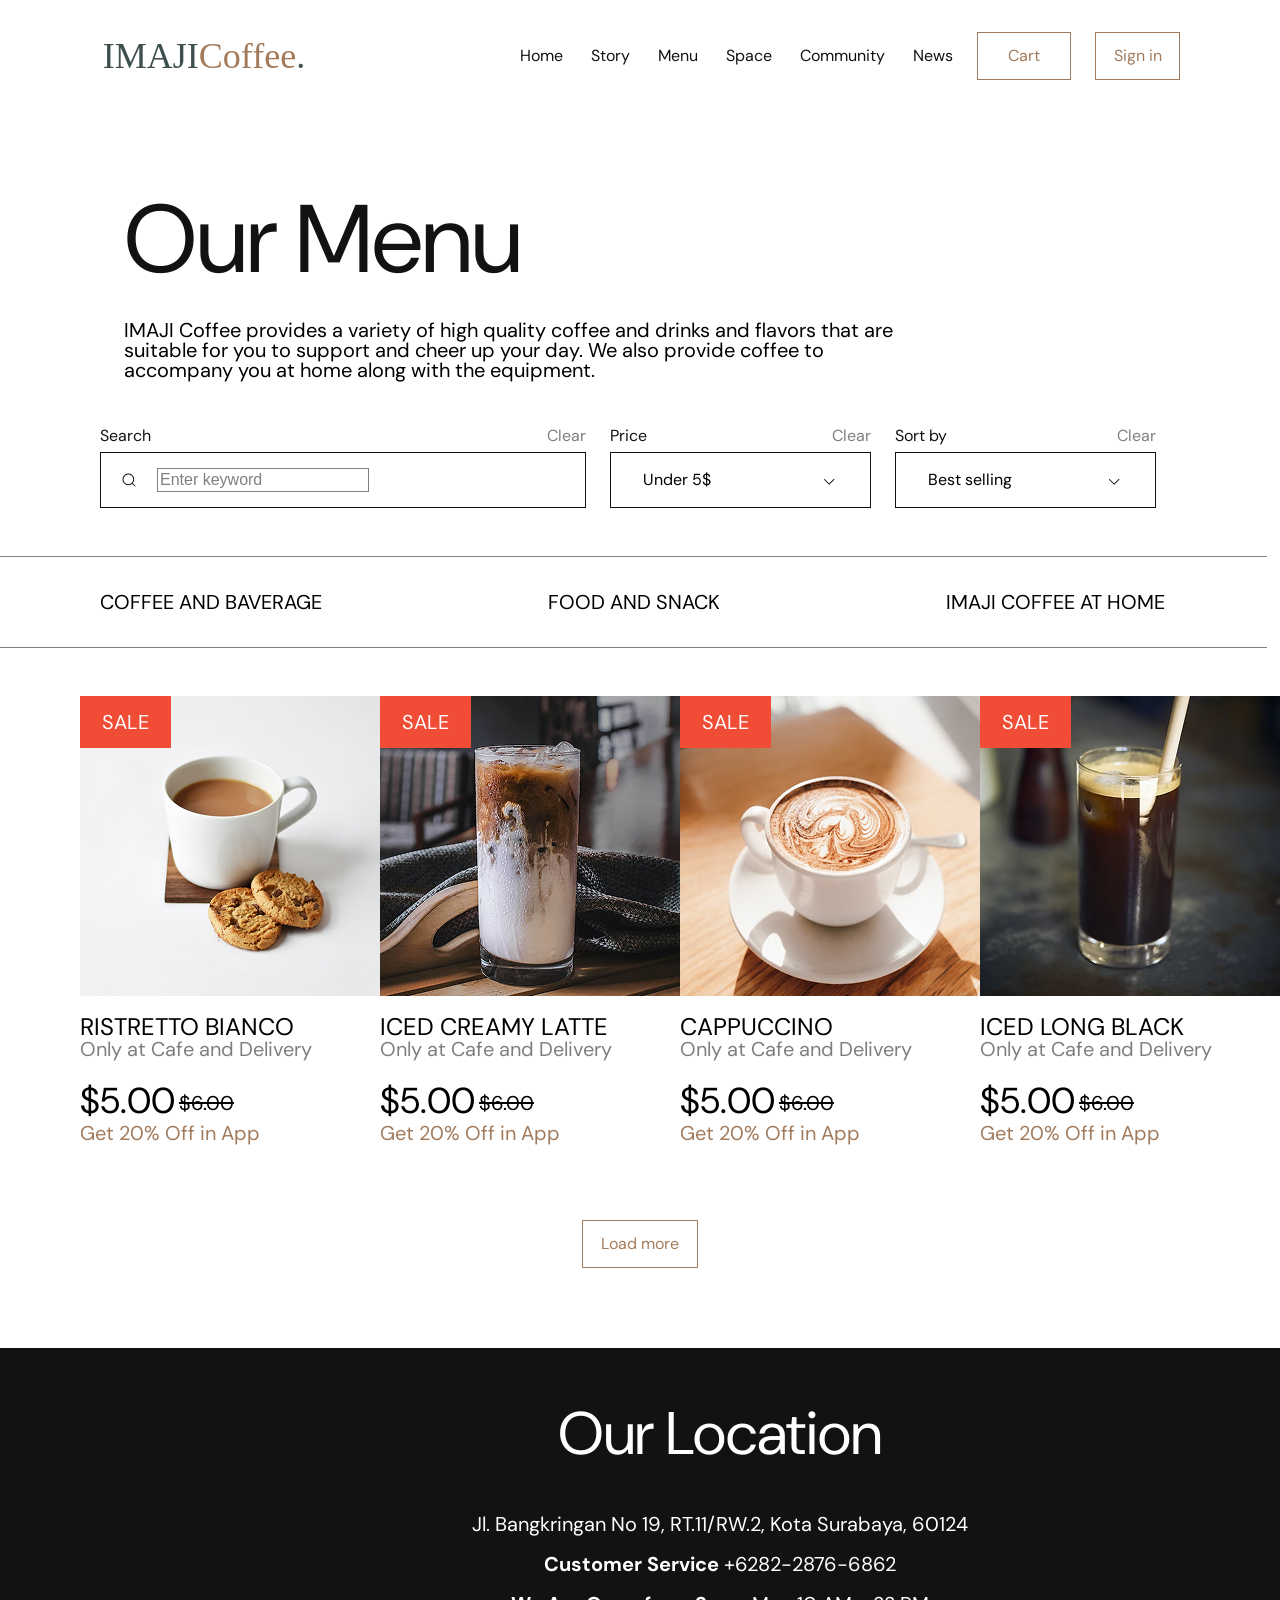
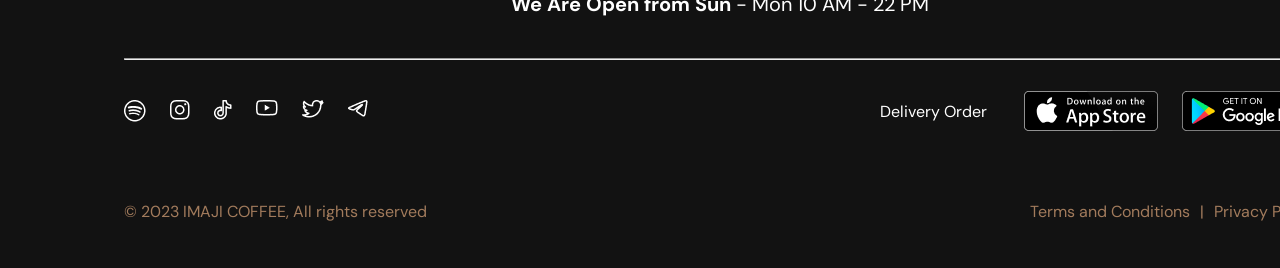
==== coffee_sh/index.html @ 8c34b79d "Added styles" ====
<!DOCTYPE html>
<html lang="en">
<head>
    <title>IMAJI Coffee</title>
    <meta charset="UTF-8">
    <meta name="viewport" content="width=device-width, initial-scale=1.0">
    <link rel="stylesheet" href="./style.css">
    <link rel="preconnect" href="https://fonts.googleapis.com">
    <link rel="preconnect" href="https://fonts.gstatic.com" crossorigin>
    <link href="https://fonts.googleapis.com/css2?family=DM+Sans:ital,opsz,wght@0,9..40,100..1000;1,9..40,100..1000&display=swap" rel="stylesheet">
</head>
<body>
    <nav class="container">
        <div class="logo">
            <span class="imaji">IMAJI</span><span class="coffee">Coffee</span><span class="dot">.</span>     
        </div>
        <div class="nav-menu">
            <ul class="ul-menu">
                <li><a href="">Home</a></li>
                <li><a href="">Story</a></li>
                <li><a href="">Menu</a></li>
                <li><a href="">Space</a></li>
                <li><a href="">Community</a></li>
                <li><a href="">News</a></li>
            </ul>
            <div class="cash_box">
                <div class="cash_box_cart"><a href="">Cart</a></div>
                <div class="sign_in_box"><a href="">Sign in</a></div>
            </div>
        </div>
        
    </nav>
    <header class="container">
        <section class="title_paragraph">
            <h1>Our Menu</h1>
            <p>IMAJI Coffee provides a variety of high quality coffee and drinks and flavors that are suitable for you to support and cheer up your day. We also provide coffee to accompany you at home along with the equipment.</p>
        </section>
    </header>
    <section class="container">
        <div class="content_filter">
            <div class="filter_item">
                <div class="label_search">
                    <div>Search</div>
                    <div class="clear_button_filter">Clear</div>
                </div>
                <div class="search_box">
                    <img class="search_icon" src="./icons/search.png" alt="search icon">
                    <input type="text" value="Enter keyword">
                </div>
            </div>
            <div class="dropdown">
                <div class="label_search">
                    <div>Price</div>
                    <div class="clear_button_filter">Clear</div>
                </div>
                <div class="button_sort">
                    <div class="dropdown-btn">Under 5$ </div>
                    <div><img class="angle-down" src="./icons/angle-down.png" alt="angle-down"></div>
                </div>
            </div>
            <div class="dropdown">
                <div class="label_search">
                    <div>Sort by</div>
                    <div class="clear_button_filter">Clear</div>
                </div>
                <div class="button_sort">
                    <div class="dropdown-btn">Best selling</div>
                    <div><img class="angle-down" src="./icons/angle-down.png" alt="angle-down"></div>
                </div>
        </div>
    </section>
    <section class="container">
        <div class="products_list">
            <section class="tabs_section">
                <div class="tab_section">
                    <div class="tab_item">
                        <p>COFFEE AND BAVERAGE</p>
                    </div>
                </div>
                <div class="tab_section">
                    <div class="tab_item">
                        <p>FOOD AND SNACK</p>
                    </div>
                </div>
                <div class="tab_section">
                    <div class="tab_item">
                        <p>IMAJI COFFEE AT HOME</p>
                    </div>
                </div>
            </section>
            <section class="article_list">
                <article class="product_card">
                    
                    <div class="product_image">
                        <div class="sale_icon">
                            <span class="sale">Sale</span>
                        </div>
                        <img src="./icons/Ristretto Bianco.jpg" alt="product_image Ristretto Bianco">
                    </div>
                    <div class="product_name">
                        <p class="item_name">Ristretto Bianco</p>
                        <p class="item_descr">Only at Cafe and Delivery</p>
                    </div>
                    <div class="product_price">
                        <div class="price_box">
                            <div class="product_price_number">
                                <span class="price">$5.00</span>
                            </div>
                            <div class="product_price_discount">
                                <span class="previous_price">$6.00</span>
                            </div>
                        </div>
                        <div class="promo">
                            <p class="price_promo">Get 20% Off in App</p>
                        </div>
                    </div>
                </article>
                <article class="product_card">
                    <div class="product_image">
                        <div class="sale_icon">
                            <span class="sale">Sale</span>
                        </div>
                        <img src="./icons/Iced creamy latte.jpg" alt="product_image Iced creamy latte">
                    </div>
                    <div class="product_name">
                        <p class="item_name">Iced creamy latte</p>
                        <p class="item_descr">Only at Cafe and Delivery</p>
                    </div>
                    <div class="product_price">
                        <div class="price_box">
                            <div class="product_price_number">
                                <span class="price">$5.00</span>
                            </div>
                            <div class="product_price_discount">
                                <span class="previous_price">$6.00</span>
                            </div>
                        </div>
                        <div class="promo">
                            <p class="price_promo">Get 20% Off in App</p>
                        </div>
                    </div>
                </article>
                <article class="product_card">
                    <div class="product_image">
                        <div class="sale_icon">
                            <span class="sale">Sale</span>
                        </div>
                        <img src="./icons/CAPPUCCINO.png" alt="product_image CAPPUCCINO">
                    </div>
                    <div class="product_name">
                        <p class="item_name">CAPPUCCINO</p>
                        <p class="item_descr">Only at Cafe and Delivery</p>
                    </div>
                    <div class="product_price">
                        <div class="price_box">
                            <div class="product_price_number">
                                <span class="price">$5.00</span>
                            </div>
                            <div class="product_price_discount">
                                <span class="previous_price">$6.00</span>
                            </div>
                        </div>
                        <div class="promo">
                            <p class="price_promo">Get 20% Off in App</p>
                        </div>
                    </div>
                </article>
                <article class="product_card">
                    <div class="product_image">
                        <div class="sale_icon">
                            <span class="sale">Sale</span>
                        </div>
                        <img src="./icons/iced LONG BLACK.png" alt="product_image iced LONG BLACK">
                    </div>
                    <div class="product_name">
                        <p class="item_name">iced LONG BLACK</p>
                        <p class="item_descr">Only at Cafe and Delivery</p>
                    </div>
                    <div class="product_price">
                        <div class="price_box">
                            <div class="product_price_number">
                                <span class="price">$5.00</span>
                            </div>
                            <div class="product_price_discount">
                                <span class="previous_price">$6.00</span>
                            </div>
                        </div>
                        <div class="promo">
                            <p class="price_promo">Get 20% Off in App</p>
                        </div>
                    </div>
                </article>
            </section>
            <section class="load_more_product">
                <div class="load_more">
                    <span>Load more</span>
                </div>
            </section>
        </div>
    </section>
    <footer>
        <section class="container">
            <div class="footer_content">
                <div class="footer_text">
                    <h3>Our Location</h3>
                    <div class="our_location">
                        <p class="footer_text_inf">Jl. Bangkringan No 19, RT.11/RW.2, Kota Surabaya, 60124</p>
                        <p class="footer_text_inf"><span class="footer_bold">Customer Service</span> +6282-2876-6862</p>
                        <p class="footer_text_inf"><span class="footer_bold">We Are Open from Sun</span> - Mon 10 AM - 22 PM</p>
                    </div>
                </div>
                <hr>
                <div class="social_media_BOX">
                    <div class="social_media">
                        <div class="social_media_icon">
                            <a href="">
                                <img src="./icons/spotify.png" alt="spotify">
                            </a>
                        </div>
                        <div class="social_media_icon">
                            <a href="">
                                <img src="./icons/instagram.png" alt="instagram">
                            </a>
                        </div>                      
                        <div class="social_media_icon">
                            <a href="">
                                <img src="./icons/tiktok.png" alt="tiktok">
                            </a>
                        </div>                       
                        <div class="social_media_icon">
                            <a href="">
                                <img src="./icons/youtube.png" alt="youtube">
                            </a>
                        </div>                       
                        <div class="social_media_icon">
                            <a href="">
                                <img src="./icons/twitter.png" alt="twitter">
                            </a>
                        </div>                
                        <div class="social_media_icon">
                            <a href="">
                                <img src="./icons/telegram.png" alt="telegram">
                            </a>
                        </div>                       
                    </div>
                    <div class="delivery_box">
                        <div class="develery_box_info">
                            <div>Delivery Order</div>
                            <div class="apps_store">
                                <a href="">
                                    <img src="./icons/download-on-the-app-store-apple-4.png" alt="download on the app store apple">
                                </a>
                            </div>
                            <div class="apps_store">
                                <a href="">
                                    <img src="./icons/google-play-badge (2).png" alt="google play badge">
                                </a>
                            </div>
                        </div>
                    </div>
                </div>
            </div>

            <div class="copyright">
                <p class="copy">© 2023 IMAJI COFFEE, All rights reserved</p>
                <div class="term_conditions">
                    <div class="term_button">
                        <div class="privacy_policy">
                            <a href=""">Terms and Conditions</a>
                        </div>
                    </div>
                    <div class="divider">
                        <p class="copy">|</p>
                    </div>
                    <div class="policies">
                        <div class="policies_button">
                            <div class="privacy_policy">
                                <a href="">Privacy Policy</a>
                            </div>
                        </div>
                    </div>
                </div>
            </div>
        </section>
    </footer>
</body>
</html>
---- coffee_sh/style.css ----
* {
    box-sizing: border-box;
}

html, body, div, span, applet, object, iframe,
h1, h2, h3, h4, h5, h6, p, blockquote, pre,
a, abbr, acronym, address, big, cite, code,
del, dfn, em, img, ins, kbd, q, s, samp,
small, strike, strong, sub, sup, tt, var,
b, u, i, center,
dl, dt, dd, ol, ul, li,
fieldset, form, label, legend,
table, caption, tbody, tfoot, thead, tr, th, td,
article, aside, canvas, details, embed, 
figure, figcaption, footer, header, hgroup, 
menu, nav, output, ruby, section, summary,
time, mark, audio, video {
	margin: 0;
	padding: 0;
	border: 0;
	font-size: 100%;
	font: inherit;
	vertical-align: baseline;
    text-decoration: none;
}
article, aside, details, figcaption, figure, 
footer, header, hgroup, menu, nav, section {
	display: block;
}
body {
	line-height: 1;
}
ol, ul {
	list-style: none;
}
blockquote, q {
	quotes: none;
}
blockquote:before, blockquote:after,
q:before, q:after {
	content: '';
	content: none;
}
table {
	border-collapse: collapse;
	border-spacing: 0;
}
body {
    font-family: "DM Sans", sans-serif;
}
.container {
    width: 100%;
    max-width: 1440px;
    margin: 0 auto;
}
nav {
    display: flex;
    align-items: center;
    justify-content: space-between;
    height: 112px;
    padding: 32px 100px 32px 100px;
}
.logo {
    width: 208px;
    height: 40px;
    display: flex;
    justify-content: center;
    align-items: center;

}
.imaji {
    color: #3F4E4F;
    font-family: bold;
    font-size: 36px;
    text-transform: uppercase;
    font-weight: 500;
    
}
.coffee {
    color: #A27B5C;
    font-family: bold;
    font-size: 36px;
}
.dot {
    color: #3F4E4F;
    font-family: bold;
    font-size: 36px;
}
.nav-menu {
    display: flex;
    align-items: center;
    justify-content: space-between;
}
li {
    display: inline-block;
    margin-right: 24px;


}
li a {
    color: #121212;
}
.cash_box {
    display: flex;
    justify-content: space-between;
    align-items: center;

}
.cash_box_cart a {
    display: flex;
    justify-content: center;
    align-items: center;
    height: 48px;
    width: 94px;
    border-color:#A27B5C;
    color:#A27B5C;
    border-style: solid;
    border-width: 1px;
    margin-right: 24px;
}
.sign_in_box a {
    border-style: solid;
    display: flex;
    justify-content: center;
    align-items: center;
    height: 48px;
    width: 85px;
    border-color:#A27B5C;
    color:#A27B5C;
    border-width: 1px;
    
}
h1 {
    font-size: 96px;
    line-height: 100%;
    color: #121212;
}
header {
    padding: 80px 124px 48px 124px;
}
.title_paragraph p {
    padding-top: 32px;
    width: 778px;
    font-size: 20px;
}
.filter_item {
    margin-right: 24px;
    width: 574px;
}

.content_filter {
    padding: 0 100px 48px 100px;
    height: 88px;
    display: flex;
    justify-content: space-between;
}

.label_search {
    display: flex;
    justify-content: space-between;
    height: 24px;
    font-size: 16px;
    padding-bottom: 8px;
    color: #121212;
    width: 100%;
}
.clear_button_filter {
    color: #7F7F7F;
}
.clear_button_filter:focus-visible {
    color: #F14C35;
}
.search_box {
    display: flex;
    align-items: center;
    height: 56px;
    border-color:#121212;
    color:#121212;
    border-style: solid;
    border-width: 1px;
}
.search_box input {
    font-size: 16px;
    color: #7F7F7F;
    border: 1px solid #7F7F7F;
    height: 24px;
    width: 212px;
}
.search_icon {
    padding: 16px 20px;
}
.dropdown {
    display: flex;
    align-items: center;
    flex-direction: column;
    width: 261px;
    height: 88px;
    margin-right: 24px;

}
.button_sort {
    display: flex;
    align-items: center;
    justify-content: center;
    width: 261px;
    height: 56px;
    border: 1px solid #121212;
}
.dropdown-btn {
    display: flex;
    align-items: center;
    height: 24px;
    width: 197px;
    padding-left: 16px;
    font-size: 16px;

}
.angle-down {
    margin-right: 20px;
}
.products_list {
    margin-top: 40px;
}
section .tabs_section {
    display: flex;
    width: 100%;
    height: 92px;
    
}
div .tab_section {
    display: flex;
    width: 33%;
    justify-content: center;
    align-items: center;
    font-size: 20px;
    border-top: 1px solid #7F7F7F;
    border-bottom: 1px solid #7F7F7F;


}
.article_list {
    margin: 48px 80px 0 80px;
    display: flex;
    justify-content: space-around;
}
.product_card {
    max-width: 300px;
    height: 476px;
}
.product_name {
    height: 68px;
    font-size: 24px;
    display: flex;
    flex-direction: column;
    padding-bottom: 16px;
    
}
.product_price {
    height: 76px;
}
.product_image {
    position: relative;
    padding-bottom: 16px;
}
.item_name {
    text-transform: uppercase;

}
.item_descr {
    font-size: 20px;
    color: #7F7F7F;
}
.price_box {
    display: flex;
    align-items: center;
}
.product_price_number {
    height: 40px;
    margin-right: 4px;
}
.price {
    font-size: 36px;
}
.product_price_discount {
    display: flex;
    align-items: center;
    height: 28px;
    width: 195px;
    margin-right: 4px;
}
.previous_price {
   font-size: 20px; 
   text-decoration: line-through;
}
.promo {
    height: 28px;
}
.price_promo {
    font-size: 20px;
    color: #A27B5C;
}
.sale_icon {
    width: 91px;
    height: 52px;
    background-color: #F14C35;
    color: #FFFF;
    position: absolute;
    display: flex;
    align-items: center;
    justify-content: center;
}
.sale {
    font-size: 20px;
    text-transform: uppercase;
}
.load_more_product {
    display: flex;
    justify-content: center;
    align-items: center;
    padding-top: 48px;
    padding-bottom: 80px;
}
.load_more {
    height: 48px;
    width: 116px;
    border: 1px solid #A27B5C;
    color:#A27B5C;
    font-size: 16px;
    display: flex;
    align-items: center;
    justify-content: center;
    
}
footer {
    background-color: #121212;
    color: #FFFF;
    width: 100%;
}
.footer_content {
    width: 1192px;
    margin-left: 124px;
    margin-right: 124px;
}
.footer_text {
    display: flex;
    flex-direction: column;
    justify-content: center;
    align-items: center;
    padding-top: 56px;
    padding-bottom: 16px;
}
h3 {
    font-size: 60px;
    font-weight: 400;
    height: 78px;
    margin-bottom: 32px;
}
.our_location {
    display: flex;
    align-items: center;
    justify-content: center;
    flex-direction: column;
}
.footer_text_inf {
    height: 24px;
    font-size: 20px;
    font-weight: 400;
    margin-bottom: 16px;
}
.footer_bold {
    font-weight: bold;
}
hr {
    margin-bottom: 32px;
}
.social_media_BOX {
    display: flex;
    justify-content: space-between;
    align-items: center;
    height: 40px;
    margin-bottom: 80px;
}
.social_media {
    display: flex;
    align-items: center;
}
.social_media_icon {
    margin-right: 24px;
    height: 24px;
}
.delivery_box {
    width: 272px;
    display: flex;
    justify-content: flex-end;
}
.develery_box_info {
    display: flex;
    align-items: center;

}
.develery_box_info div {
    height: 40px;
    width: 134px;
    display: flex;
    justify-content: center;
    align-items: center;
    margin-right: 24px;
}
.develery_box_info div:last-child {
    margin-right: 0;
}
.copyright {
    width: 1192px;
    height: 28px;
    padding-bottom: 56px;
    display: flex;
    align-items: center;
    justify-content: space-between;
    color: #A27B5C;
    margin-left: 124px;
    margin-right: 124px;
}

.term_conditions {
    display: flex;
    align-items: center;
    justify-content: flex-end;
    width: 580px;
}
.term_conditions div {
    margin-right: 10px;
}
.term_conditions div:last-child {
    margin-right: 0;
}
.privacy_policy a {
    color: #A27B5C;
}
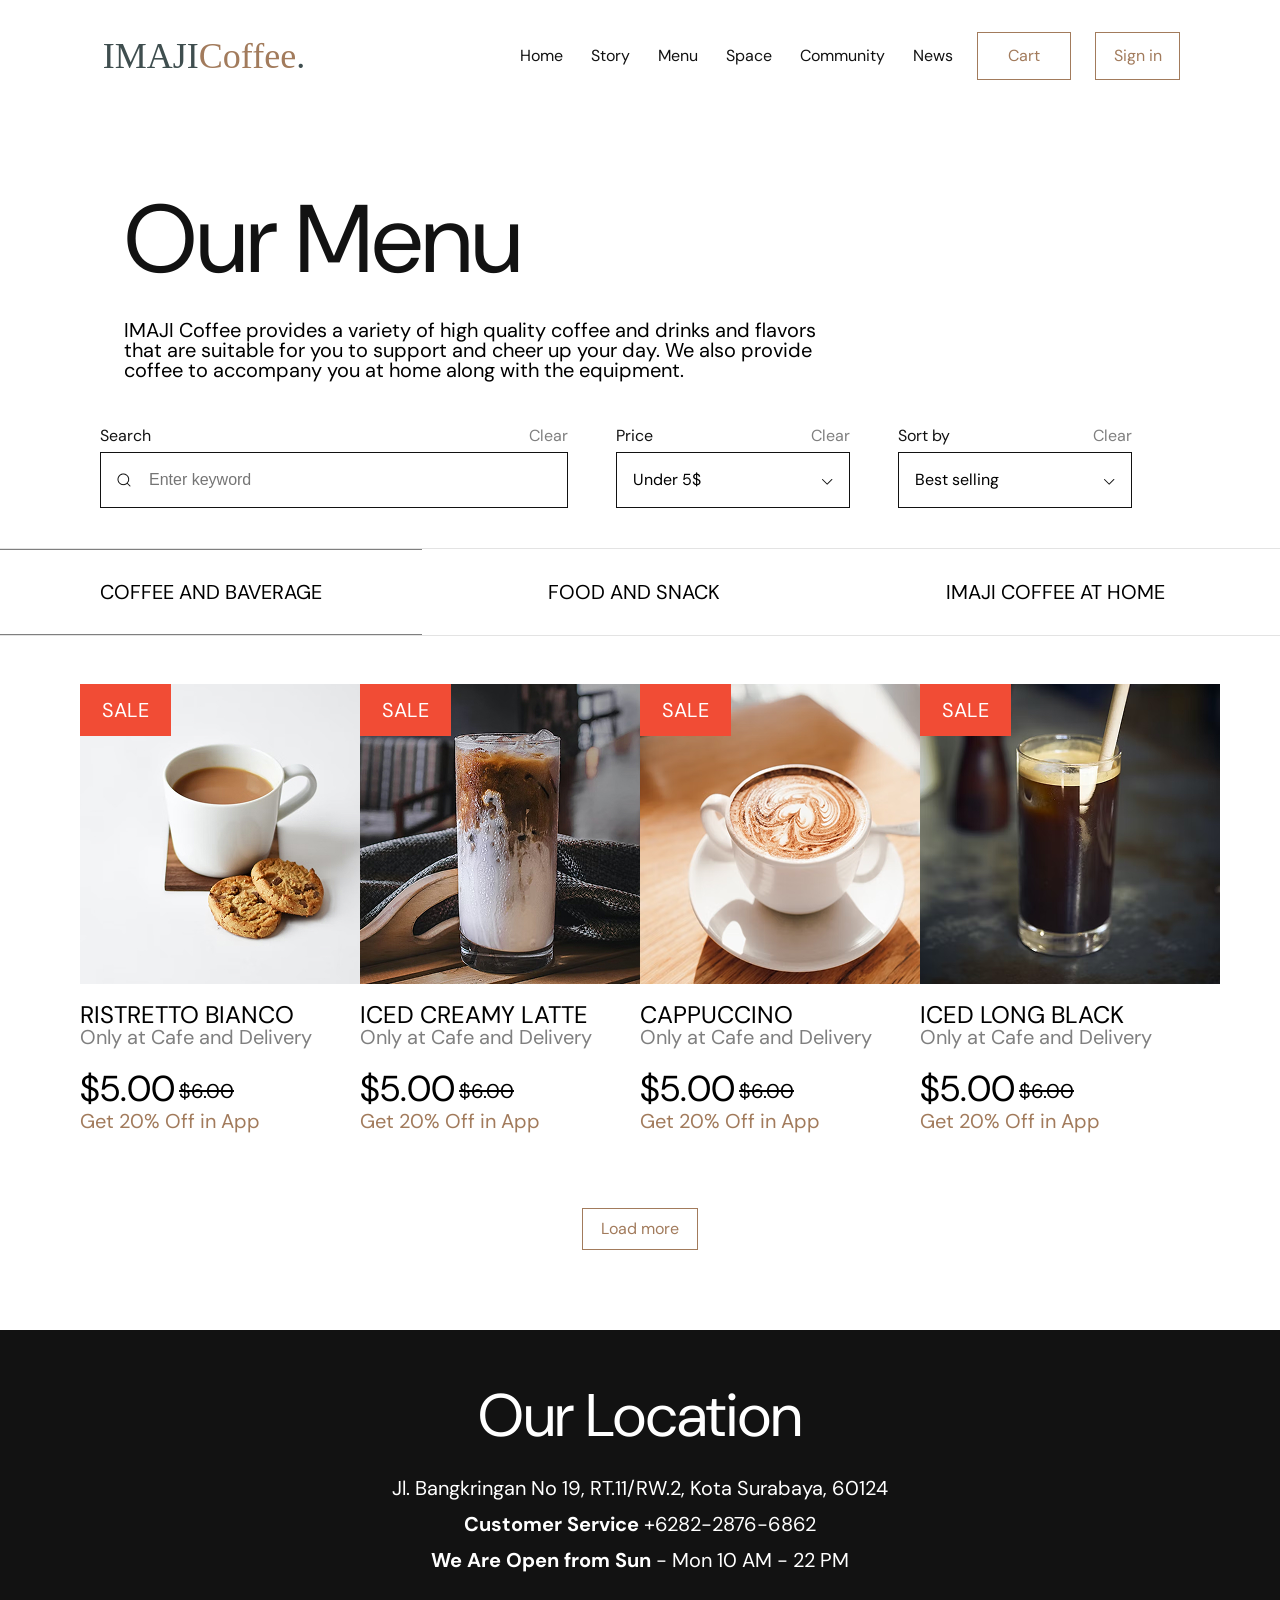
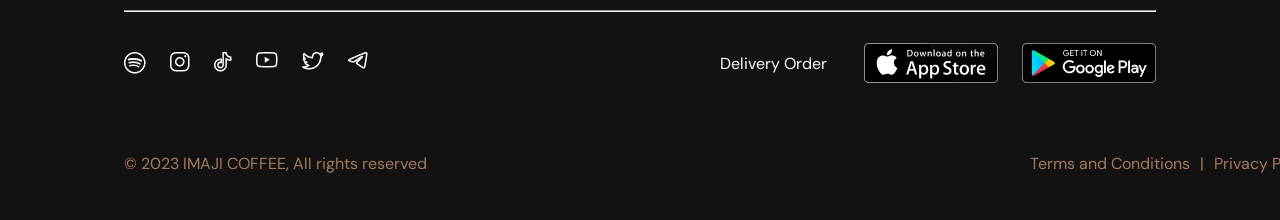
==== commit fde17fb2: "Small changes of  width of elements in a page" ====
--- a/coffee_sh/index.html
+++ b/coffee_sh/index.html
@@ -45,7 +45,7 @@
                 </div>
                 <div class="search_box">
                     <img class="search_icon" src="./icons/search.png" alt="search icon">
-                    <input type="text" value="Enter keyword">
+                    <input type="text" placeholder="Enter keyword">
                 </div>
             </div>
             <div class="dropdown">
@@ -72,7 +72,7 @@
     <section class="container">
         <div class="products_list">
             <section class="tabs_section">
-                <div class="tab_section">
+                <div class="tab_section active_tab">
                     <div class="tab_item">
                         <p>COFFEE AND BAVERAGE</p>
                     </div>
--- a/coffee_sh/style.css
+++ b/coffee_sh/style.css
@@ -141,17 +141,17 @@
 }
 .title_paragraph p {
     padding-top: 32px;
-    width: 778px;
+    width: 70%;
     font-size: 20px;
 }
 .filter_item {
-    margin-right: 24px;
-    width: 574px;
+    margin-right: 48px;
+    width: 50%;
 }
 
 .content_filter {
-    padding: 0 100px 48px 100px;
-    height: 88px;
+    padding: 0 100px;
+    width: 100%;
     display: flex;
     justify-content: space-between;
 }
@@ -159,11 +159,10 @@
 .label_search {
     display: flex;
     justify-content: space-between;
-    height: 24px;
     font-size: 16px;
+    color: #121212;
+    width: 100%;
     padding-bottom: 8px;
-    color: #121212;
-    width: 100%;
 }
 .clear_button_filter {
     color: #7F7F7F;
@@ -174,78 +173,82 @@
 .search_box {
     display: flex;
     align-items: center;
-    height: 56px;
-    border-color:#121212;
+    position: relative;
     color:#121212;
-    border-style: solid;
-    border-width: 1px;
+
 }
 .search_box input {
     font-size: 16px;
     color: #7F7F7F;
-    border: 1px solid #7F7F7F;
-    height: 24px;
-    width: 212px;
+    width: 100%;
+    height: 56px;
+    padding: 16px 48px;
+    border:1px solid #121212;
+    outline: none;
+
 }
 .search_icon {
-    padding: 16px 20px;
+    position: absolute;
+    top: 50%;
+    left: 16px;
+    transform: translateY(-50%);
 }
 .dropdown {
     display: flex;
     align-items: center;
     flex-direction: column;
-    width: 261px;
-    height: 88px;
-    margin-right: 24px;
+    width: 25%;
+    margin-right: 48px;
 
 }
 .button_sort {
     display: flex;
     align-items: center;
-    justify-content: center;
-    width: 261px;
+    justify-content: space-between;
     height: 56px;
     border: 1px solid #121212;
+    padding: 0 16px;
+    width: 100%;
+
 }
 .dropdown-btn {
     display: flex;
     align-items: center;
-    height: 24px;
-    width: 197px;
-    padding-left: 16px;
     font-size: 16px;
 
 }
-.angle-down {
-    margin-right: 20px;
-}
+
 .products_list {
     margin-top: 40px;
 }
 section .tabs_section {
     display: flex;
     width: 100%;
-    height: 92px;
+    border-bottom: 1px solid #E3E3E3;
+    border-top: 1px solid #E3E3E3;
     
 }
 div .tab_section {
+    padding: 32px 0;
     display: flex;
     width: 33%;
     justify-content: center;
     align-items: center;
     font-size: 20px;
+    
+}
+.active_tab {
     border-top: 1px solid #7F7F7F;
     border-bottom: 1px solid #7F7F7F;
-
-
 }
 .article_list {
     margin: 48px 80px 0 80px;
     display: flex;
+    flex-wrap: wrap;
     justify-content: space-around;
 }
 .product_card {
-    max-width: 300px;
+    width: 25%;
     height: 476px;
 }
 .product_name {
@@ -322,7 +325,7 @@
     padding-bottom: 80px;
 }
 .load_more {
-    height: 48px;
+    padding: 12px;
     width: 116px;
     border: 1px solid #A27B5C;
     color:#A27B5C;
@@ -338,9 +341,8 @@
     width: 100%;
 }
 .footer_content {
-    width: 1192px;
-    margin-left: 124px;
-    margin-right: 124px;
+    max-width: 1192px;
+    margin: 0 124px;
 }
 .footer_text {
     display: flex;
@@ -353,7 +355,7 @@
 h3 {
     font-size: 60px;
     font-weight: 400;
-    height: 78px;
+    line-height: 100%;
     margin-bottom: 32px;
 }
 .our_location {
@@ -363,7 +365,7 @@
     flex-direction: column;
 }
 .footer_text_inf {
-    height: 24px;
+    line-height: 100%;
     font-size: 20px;
     font-weight: 400;
     margin-bottom: 16px;
@@ -378,19 +380,21 @@
     display: flex;
     justify-content: space-between;
     align-items: center;
+    width: 100%;
     height: 40px;
     margin-bottom: 80px;
 }
 .social_media {
     display: flex;
     align-items: center;
+    width: 50%;
 }
 .social_media_icon {
     margin-right: 24px;
     height: 24px;
 }
 .delivery_box {
-    width: 272px;
+    width: 50%;
     display: flex;
     justify-content: flex-end;
 }
@@ -411,7 +415,8 @@
     margin-right: 0;
 }
 .copyright {
-    width: 1192px;
+    width: 100%;
+    max-width: 1192px;
     height: 28px;
     padding-bottom: 56px;
     display: flex;
@@ -421,12 +426,14 @@
     margin-left: 124px;
     margin-right: 124px;
 }
-
+.copyright p {
+    width: 50%;
+}
 .term_conditions {
     display: flex;
     align-items: center;
     justify-content: flex-end;
-    width: 580px;
+    width: 50%;
 }
 .term_conditions div {
     margin-right: 10px;
